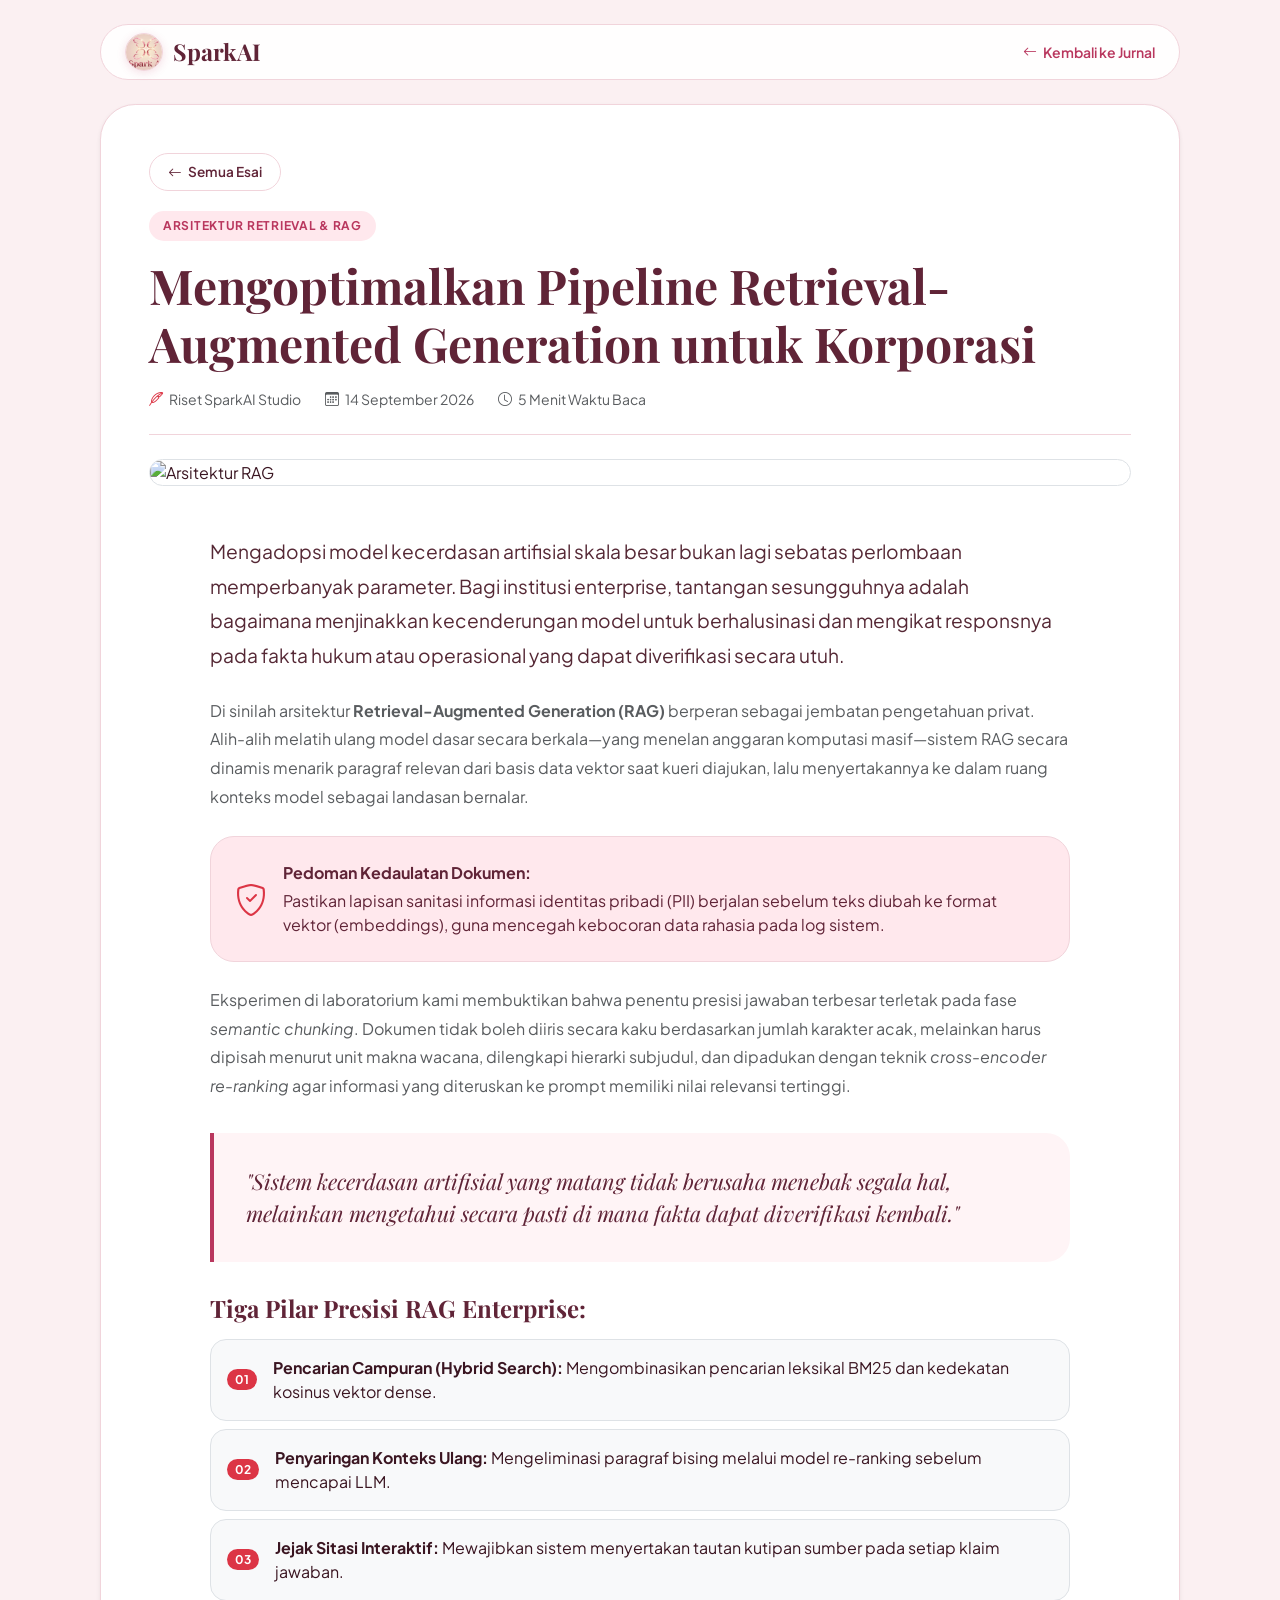
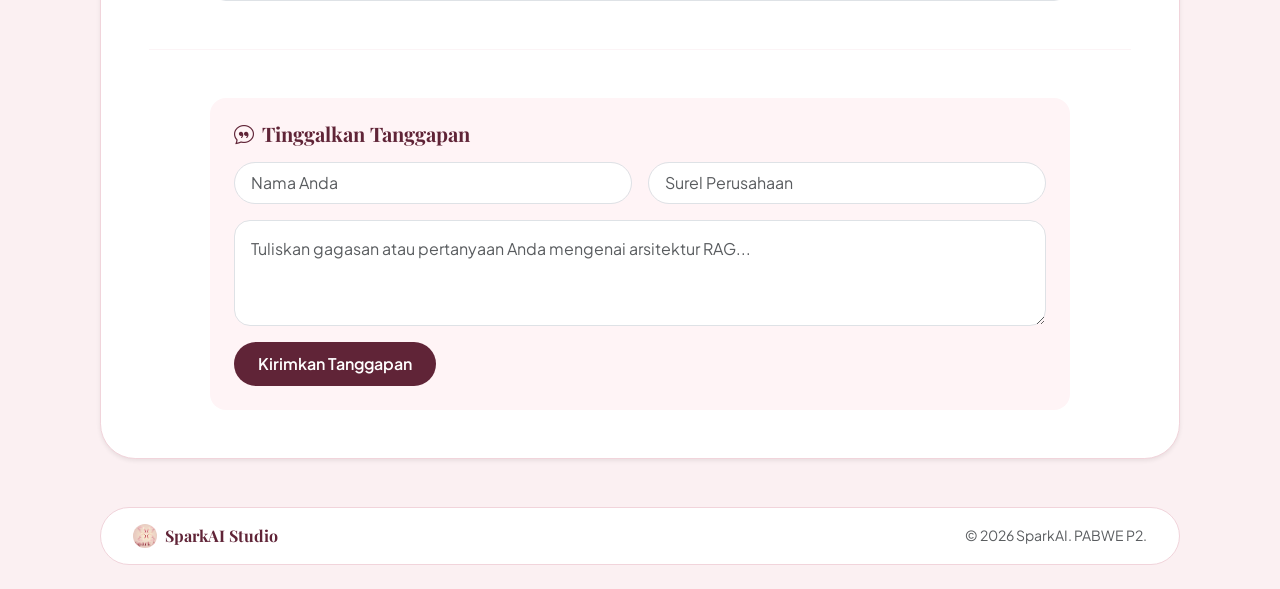
==== blog-detail.html @ 02bd4527 "first commit" ====
<!doctype html>
<html lang="id">
<head>
  <meta charset="UTF-8" />
  <meta name="viewport" content="width=device-width, initial-scale=1.0" />
  <title>Mengoptimalkan Pipeline RAG untuk Korporasi - SparkAI Journal</title>
  
  <!-- Favicon Logo SparkAI -->
  <link rel="icon" href="assets/img/logo.png" type="image/png" />

  <!-- Bootstrap 5 CSS CDN -->
  <link
    href="https://cdn.jsdelivr.net/npm/bootstrap@5.3.3/dist/css/bootstrap.min.css"
    rel="stylesheet"
  />
  <!-- Bootstrap Icons -->
  <link
    rel="stylesheet"
    href="https://cdn.jsdelivr.net/npm/bootstrap-icons@1.11.3/font/bootstrap-icons.min.css"
  />

  <!-- Google Fonts: Playfair Display & Plus Jakarta Sans -->
  <link rel="preconnect" href="https://fonts.googleapis.com" />
  <link rel="preconnect" href="https://fonts.gstatic.com" crossorigin />
  <link
    href="https://fonts.googleapis.com/css2?family=Playfair+Display:ital,wght@0,500;0,600;0,700;1,400;1,600&family=Plus+Jakarta+Sans:wght@400;500;600;700&display=swap"
    rel="stylesheet"
  />

  <style>
    :root {
      --deep-plum: #602437;
      --berry-rose: #8A2846;
      --raspberry: #B9375E;
      --soft-blush: #FFCAD4;
      --rose-pink: #E05780;

      --bg-page: #FBF0F2;
      --border-soft: #F1D4DB;
      --font-serif: "Playfair Display", Georgia, serif;
      --font-sans: "Plus Jakarta Sans", sans-serif;
    }

    body {
      background-color: var(--bg-page);
      color: #3A1521;
      font-family: var(--font-sans);
      padding: 24px 16px;
    }

    .page-canvas {
      max-width: 1080px;
      margin-inline: auto;
    }

    .font-serif {
      font-family: var(--font-serif);
    }

    .site-header-pill {
      background: rgba(255, 255, 255, 0.9);
      backdrop-filter: blur(14px);
      border: 1px solid var(--border-soft);
      border-radius: 50rem;
      padding: 8px 24px;
    }

    .brand-title {
      font-family: var(--font-serif);
      color: var(--deep-plum);
      font-size: 1.45rem;
      font-weight: 700;
      text-decoration: none;
      display: flex;
      align-items: center;
      gap: 10px;
    }

    .brand-logo-img {
      width: 38px;
      height: 38px;
      object-fit: cover;
      border-radius: 50%;
      border: 1.5px solid var(--border-soft);
      box-shadow: 0 2px 8px rgba(185, 55, 94, 0.15);
    }

    .bento-card {
      background-color: #ffffff;
      border: 1px solid var(--border-soft);
      border-radius: 2.2rem !important;
      overflow: hidden;
    }

    .bento-tag {
      font-size: 0.75rem;
      font-weight: 700;
      letter-spacing: 0.06em;
      text-transform: uppercase;
      padding: 6px 14px;
      border-radius: 50rem;
      background-color: #FFE8ED;
      color: var(--raspberry);
      display: inline-block;
    }

    .article-lead {
      font-size: 1.2rem;
      line-height: 1.8;
      color: #552835;
    }

    .article-blockquote {
      font-family: var(--font-serif);
      font-size: 1.35rem;
      font-style: italic;
      color: var(--deep-plum);
      background-color: #FFF4F6;
      border-left: 4px solid var(--raspberry);
      border-radius: 0 1.5rem 1.5rem 0;
      padding: 2rem;
      margin-block: 2rem;
    }

    .editorial-alert {
      background-color: #FFE8ED;
      border: 1px solid var(--border-soft);
      border-radius: 1.5rem;
      padding: 1.5rem;
      color: var(--deep-plum);
    }

    .btn-bento-primary {
      background-color: var(--deep-plum);
      color: #ffffff;
      border-radius: 50rem;
      padding: 10px 24px;
      font-weight: 600;
      border: none;
    }

    .btn-bento-primary:hover {
      background-color: var(--berry-rose);
      color: #ffffff;
    }

    .btn-back-pill {
      border: 1px solid var(--border-soft);
      background-color: white;
      border-radius: 50rem;
      padding: 8px 18px;
      color: var(--deep-plum);
      font-size: 0.85rem;
      font-weight: 600;
      text-decoration: none;
      display: inline-flex;
      align-items: center;
      gap: 6px;
      margin-bottom: 20px;
    }

    .btn-back-pill:hover {
      border-color: var(--raspberry);
      color: var(--raspberry);
    }

    .footer-pill {
      background: #ffffff;
      border: 1px solid var(--border-soft);
      border-radius: 50rem;
      padding: 16px 32px;
    }
  </style>
</head>
<body>
  <div class="page-canvas d-flex flex-column gap-4">

    <!-- NAVBAR PILL -->
    <header class="site-header-pill sticky-top">
      <nav class="navbar navbar-expand-md p-0">
        <a class="brand-title" href="index.html">
          <img src="assets/img/logo.png" alt="SparkAI Logo" class="brand-logo-img" />
          <span>SparkAI</span>
        </a>

        <div class="ms-auto d-flex align-items-center gap-3">
          <a href="blog.html" class="text-decoration-none fw-semibold small" style="color: var(--raspberry);">
            <i class="bi bi-arrow-left me-1"></i> Kembali ke Jurnal
          </a>
        </div>
      </nav>
    </header>

    <main>
      <article class="bento-card p-4 p-md-5 mb-4 shadow-sm">
        
        <!-- Header Artikel -->
        <div class="mb-4">
          <a href="blog.html" class="btn-back-pill">
            <i class="bi bi-arrow-left"></i> Semua Esai
          </a>
          <br />
          <span class="bento-tag mb-3">Arsitektur Retrieval &amp; RAG</span>
          
          <h1 class="font-serif display-5 fw-bold mb-3" style="color: var(--deep-plum); line-height: 1.2;">
            Mengoptimalkan Pipeline Retrieval-Augmented Generation untuk Korporasi
          </h1>

          <div class="d-flex flex-wrap gap-4 text-muted small pb-4 border-bottom" style="border-color: var(--border-soft) !important;">
            <span><i class="bi bi-feather me-1 text-danger"></i> Riset SparkAI Studio</span>
            <span><i class="bi bi-calendar3 me-1"></i> 14 September 2026</span>
            <span><i class="bi bi-clock me-1"></i> 5 Menit Waktu Baca</span>
          </div>
        </div>

        <!-- Cover Image Editorial -->
        <div class="rounded-4 overflow-hidden mb-5 border" style="border-color: var(--border-soft);">
          <img
            src="https://images.unsplash.com/photo-1677442136019-21780ecad995?w=1200&auto=format&fit=crop&q=80"
            class="img-fluid w-100"
            alt="Arsitektur RAG"
            style="max-height: 440px; object-fit: cover;"
          />
        </div>

        <!-- Isi Artikel (Minimal 3 Paragraf Bertema AI) -->
        <div class="article-content" style="max-width: 860px; margin-inline: auto;">
          <p class="article-lead mb-4">
            Mengadopsi model kecerdasan artifisial skala besar bukan lagi sebatas perlombaan memperbanyak parameter. Bagi institusi enterprise, tantangan sesungguhnya adalah bagaimana menjinakkan kecenderungan model untuk berhalusinasi dan mengikat responsnya pada fakta hukum atau operasional yang dapat diverifikasi secara utuh.
          </p>

          <p class="text-muted fs-6 mb-4" style="line-height: 1.8;">
            Di sinilah arsitektur <strong>Retrieval-Augmented Generation (RAG)</strong> berperan sebagai jembatan pengetahuan privat. Alih-alih melatih ulang model dasar secara berkala—yang menelan anggaran komputasi masif—sistem RAG secara dinamis menarik paragraf relevan dari basis data vektor saat kueri diajukan, lalu menyertakannya ke dalam ruang konteks model sebagai landasan bernalar.
          </p>

          <!-- Alert Khusus Tata Kelola Data -->
          <div class="editorial-alert my-4 d-flex gap-3 align-items-center">
            <i class="bi bi-shield-check fs-2 text-danger"></i>
            <div>
              <strong class="d-block mb-1">Pedoman Kedaulatan Dokumen:</strong>
              Pastikan lapisan sanitasi informasi identitas pribadi (PII) berjalan sebelum teks diubah ke format vektor (embeddings), guna mencegah kebocoran data rahasia pada log sistem.
            </div>
          </div>

          <p class="text-muted fs-6 mb-4" style="line-height: 1.8;">
            Eksperimen di laboratorium kami membuktikan bahwa penentu presisi jawaban terbesar terletak pada fase <em>semantic chunking</em>. Dokumen tidak boleh diiris secara kaku berdasarkan jumlah karakter acak, melainkan harus dipisah menurut unit makna wacana, dilengkapi hierarki subjudul, dan dipadukan dengan teknik <em>cross-encoder re-ranking</em> agar informasi yang diteruskan ke prompt memiliki nilai relevansi tertinggi.
          </p>

          <!-- Blockquote Cantik -->
          <blockquote class="article-blockquote">
            "Sistem kecerdasan artifisial yang matang tidak berusaha menebak segala hal, melainkan mengetahui secara pasti di mana fakta dapat diverifikasi kembali."
          </blockquote>

          <!-- Poin-poin Penting -->
          <h3 class="font-serif h4 fw-bold mt-4 mb-3" style="color: var(--deep-plum);">Tiga Pilar Presisi RAG Enterprise:</h3>
          <div class="d-flex flex-column gap-2 mb-4">
            <div class="p-3 rounded-4 bg-light border d-flex gap-3 align-items-center">
              <span class="badge rounded-pill bg-danger">01</span>
              <span><strong>Pencarian Campuran (Hybrid Search):</strong> Mengombinasikan pencarian leksikal BM25 dan kedekatan kosinus vektor dense.</span>
            </div>
            <div class="p-3 rounded-4 bg-light border d-flex gap-3 align-items-center">
              <span class="badge rounded-pill bg-danger">02</span>
              <span><strong>Penyaringan Konteks Ulang:</strong> Mengeliminasi paragraf bising melalui model re-ranking sebelum mencapai LLM.</span>
            </div>
            <div class="p-3 rounded-4 bg-light border d-flex gap-3 align-items-center">
              <span class="badge rounded-pill bg-danger">03</span>
              <span><strong>Jejak Sitasi Interaktif:</strong> Mewajibkan sistem menyertakan tautan kutipan sumber pada setiap klaim jawaban.</span>
            </div>
          </div>
        </div>

        <hr class="my-5" style="border-color: var(--border-soft);" />

        <!-- Form Komentar Bento -->
        <section class="p-4 rounded-4" style="background-color: #FFF4F6; max-width: 860px; margin-inline: auto;">
          <h3 class="font-serif h5 fw-bold mb-3" style="color: var(--deep-plum);">
            <i class="bi bi-chat-quote me-2"></i>Tinggalkan Tanggapan
          </h3>
          <form action="#" method="get">
            <div class="row g-3">
              <div class="col-md-6">
                <input type="text" class="form-control rounded-pill px-3 py-2 border-1 bg-white" placeholder="Nama Anda" required />
              </div>
              <div class="col-md-6">
                <input type="email" class="form-control rounded-pill px-3 py-2 border-1 bg-white" placeholder="Surel Perusahaan" required />
              </div>
              <div class="col-12">
                <textarea class="form-control rounded-4 p-3 border-1 bg-white" rows="3" placeholder="Tuliskan gagasan atau pertanyaan Anda mengenai arsitektur RAG..."></textarea>
              </div>
              <div class="col-12">
                <button type="submit" class="btn-bento-primary">Kirimkan Tanggapan</button>
              </div>
            </div>
          </form>
        </section>

      </article>
    </main>

    <!-- FOOTER PILL -->
    <footer class="footer-pill d-flex flex-wrap justify-content-between align-items-center gap-3">
      <div class="font-serif fw-bold d-flex align-items-center gap-2" style="color: var(--deep-plum);">
        <img src="assets/img/logo.png" alt="SparkAI" style="width: 24px; height: 24px; border-radius: 50%; object-fit: cover;" />
        SparkAI Studio
      </div>
      <small class="text-muted">&copy; 2026 SparkAI. PABWE P2.</small>
    </footer>

  </div>

  <script src="https://cdn.jsdelivr.net/npm/bootstrap@5.3.3/dist/js/bootstrap.bundle.min.js"></script>
</body>
</html>
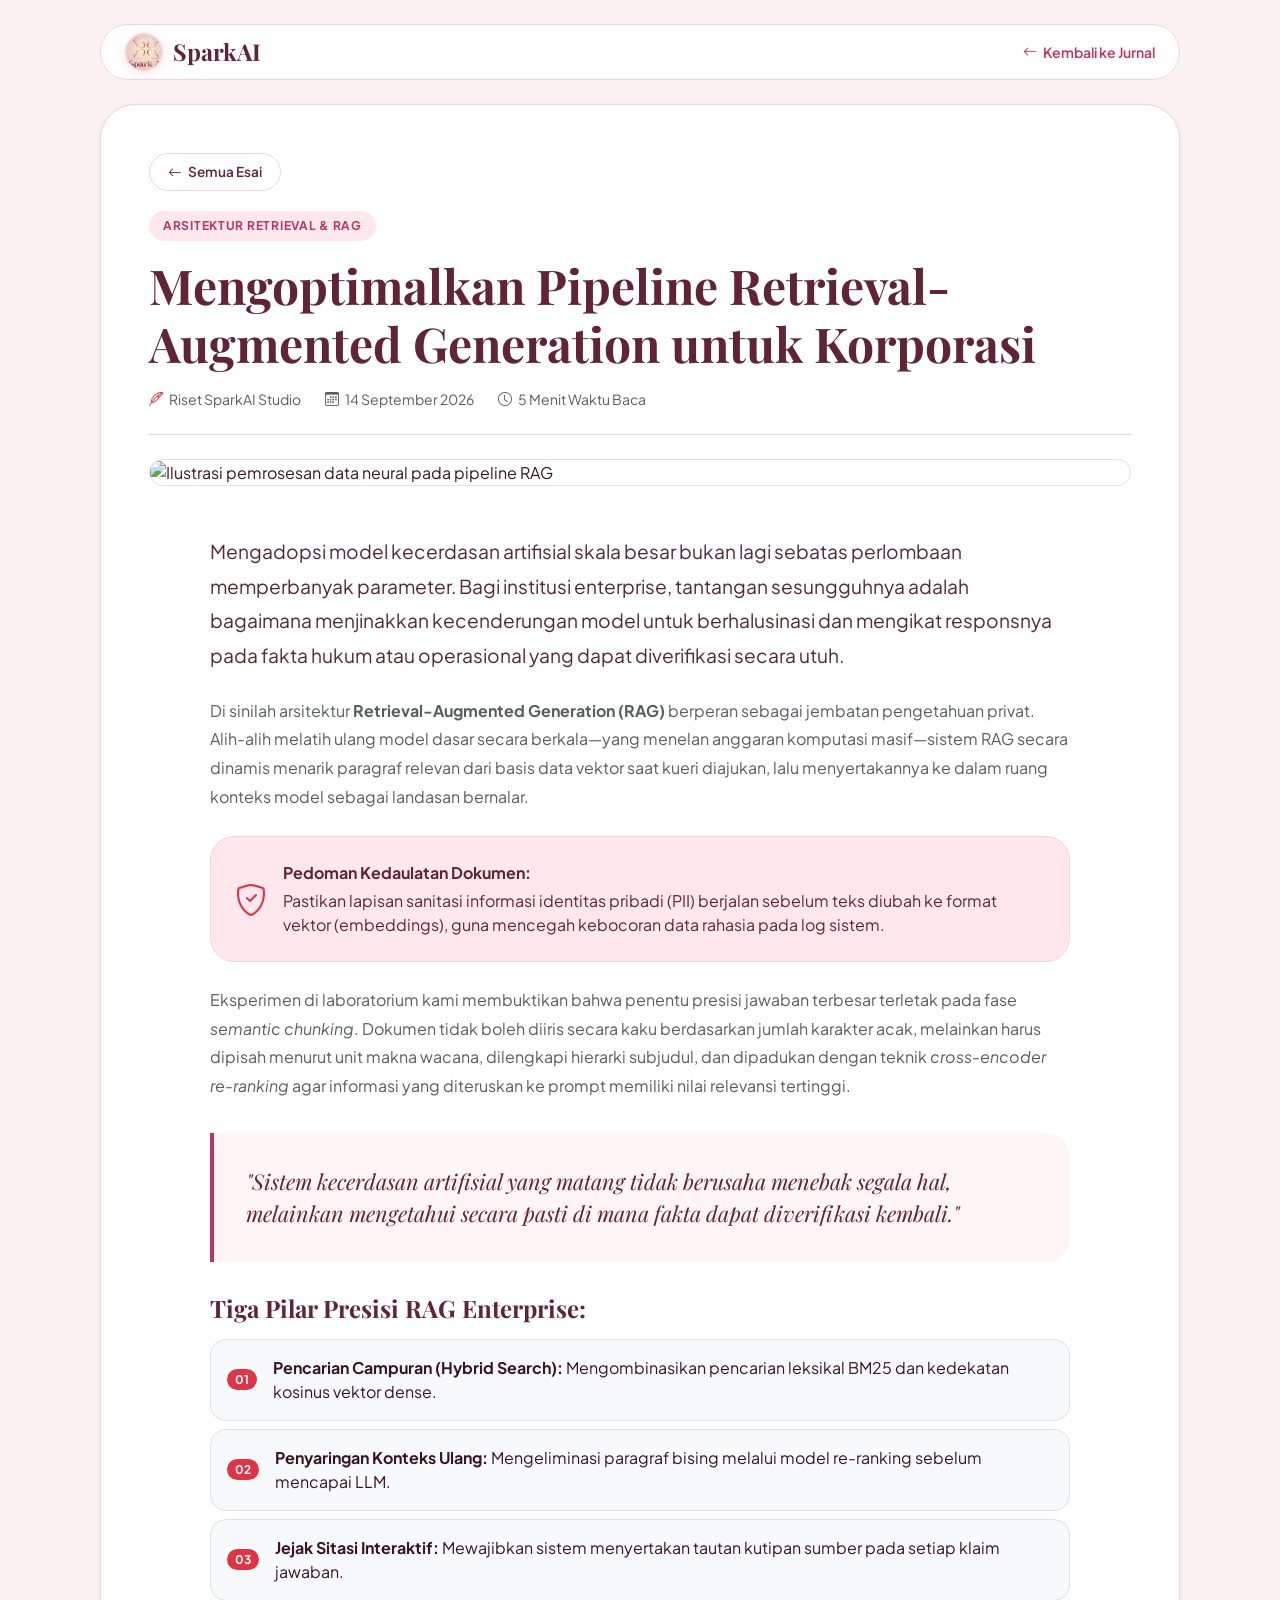
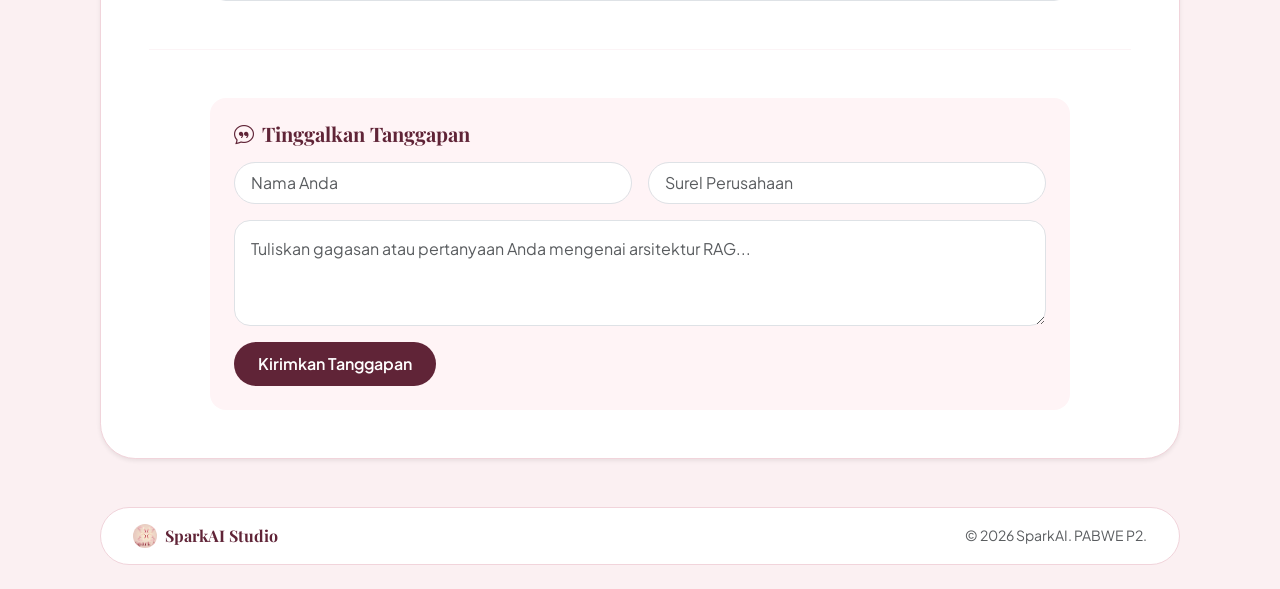
==== commit 3828e14e: "ya" ====
--- a/blog-detail.html
+++ b/blog-detail.html
@@ -5,7 +5,6 @@
   <meta name="viewport" content="width=device-width, initial-scale=1.0" />
   <title>Mengoptimalkan Pipeline RAG untuk Korporasi - SparkAI Journal</title>
   
-  <!-- Favicon Logo SparkAI -->
   <link rel="icon" href="assets/img/logo.png" type="image/png" />
 
   <!-- Bootstrap 5 CSS CDN -->
@@ -177,7 +176,7 @@
 
     <!-- NAVBAR PILL -->
     <header class="site-header-pill sticky-top">
-      <nav class="navbar navbar-expand-md p-0">
+      <nav class="navbar navbar-expand-md p-0" aria-label="Navigasi Header Detail Esai">
         <a class="brand-title" href="index.html">
           <img src="assets/img/logo.png" alt="SparkAI Logo" class="brand-logo-img" />
           <span>SparkAI</span>
@@ -185,31 +184,32 @@
 
         <div class="ms-auto d-flex align-items-center gap-3">
           <a href="blog.html" class="text-decoration-none fw-semibold small" style="color: var(--raspberry);">
-            <i class="bi bi-arrow-left me-1"></i> Kembali ke Jurnal
+            <i class="bi bi-arrow-left me-1" aria-hidden="true"></i> Kembali ke Jurnal
           </a>
         </div>
       </nav>
     </header>
 
-    <main>
-      <article class="bento-card p-4 p-md-5 mb-4 shadow-sm">
+    <!-- LANDMARK UTAMA: MAIN -->
+    <main id="main-content">
+      <article class="bento-card p-4 p-md-5 mb-4 shadow-sm" aria-labelledby="detail-title-id">
         
         <!-- Header Artikel -->
         <div class="mb-4">
           <a href="blog.html" class="btn-back-pill">
-            <i class="bi bi-arrow-left"></i> Semua Esai
+            <i class="bi bi-arrow-left" aria-hidden="true"></i> Semua Esai
           </a>
           <br />
           <span class="bento-tag mb-3">Arsitektur Retrieval &amp; RAG</span>
           
-          <h1 class="font-serif display-5 fw-bold mb-3" style="color: var(--deep-plum); line-height: 1.2;">
+          <h1 id="detail-title-id" class="font-serif display-5 fw-bold mb-3" style="color: var(--deep-plum); line-height: 1.2;">
             Mengoptimalkan Pipeline Retrieval-Augmented Generation untuk Korporasi
           </h1>
 
           <div class="d-flex flex-wrap gap-4 text-muted small pb-4 border-bottom" style="border-color: var(--border-soft) !important;">
-            <span><i class="bi bi-feather me-1 text-danger"></i> Riset SparkAI Studio</span>
-            <span><i class="bi bi-calendar3 me-1"></i> 14 September 2026</span>
-            <span><i class="bi bi-clock me-1"></i> 5 Menit Waktu Baca</span>
+            <span><i class="bi bi-feather me-1 text-danger" aria-hidden="true"></i> Riset SparkAI Studio</span>
+            <span><i class="bi bi-calendar3 me-1" aria-hidden="true"></i> 14 September 2026</span>
+            <span><i class="bi bi-clock me-1" aria-hidden="true"></i> 5 Menit Waktu Baca</span>
           </div>
         </div>
 
@@ -218,7 +218,7 @@
           <img
             src="https://images.unsplash.com/photo-1677442136019-21780ecad995?w=1200&auto=format&fit=crop&q=80"
             class="img-fluid w-100"
-            alt="Arsitektur RAG"
+            alt="Ilustrasi pemrosesan data neural pada pipeline RAG"
             style="max-height: 440px; object-fit: cover;"
           />
         </div>
@@ -234,8 +234,8 @@
           </p>
 
           <!-- Alert Khusus Tata Kelola Data -->
-          <div class="editorial-alert my-4 d-flex gap-3 align-items-center">
-            <i class="bi bi-shield-check fs-2 text-danger"></i>
+          <div class="editorial-alert my-4 d-flex gap-3 align-items-center" role="note">
+            <i class="bi bi-shield-check fs-2 text-danger" aria-hidden="true"></i>
             <div>
               <strong class="d-block mb-1">Pedoman Kedaulatan Dokumen:</strong>
               Pastikan lapisan sanitasi informasi identitas pribadi (PII) berjalan sebelum teks diubah ke format vektor (embeddings), guna mencegah kebocoran data rahasia pada log sistem.
@@ -251,19 +251,21 @@
             "Sistem kecerdasan artifisial yang matang tidak berusaha menebak segala hal, melainkan mengetahui secara pasti di mana fakta dapat diverifikasi kembali."
           </blockquote>
 
-          <!-- Poin-poin Penting -->
-          <h3 class="font-serif h4 fw-bold mt-4 mb-3" style="color: var(--deep-plum);">Tiga Pilar Presisi RAG Enterprise:</h3>
+          <!-- FIX HEADING ORDER: Diubah dari h3 ke h2 agar bertingkat runtut dari h1 -->
+          <h2 class="font-serif h4 fw-bold mt-4 mb-3" style="color: var(--deep-plum);">
+            Tiga Pilar Presisi RAG Enterprise:
+          </h2>
           <div class="d-flex flex-column gap-2 mb-4">
             <div class="p-3 rounded-4 bg-light border d-flex gap-3 align-items-center">
-              <span class="badge rounded-pill bg-danger">01</span>
+              <span class="badge rounded-pill bg-danger" aria-hidden="true">01</span>
               <span><strong>Pencarian Campuran (Hybrid Search):</strong> Mengombinasikan pencarian leksikal BM25 dan kedekatan kosinus vektor dense.</span>
             </div>
             <div class="p-3 rounded-4 bg-light border d-flex gap-3 align-items-center">
-              <span class="badge rounded-pill bg-danger">02</span>
+              <span class="badge rounded-pill bg-danger" aria-hidden="true">02</span>
               <span><strong>Penyaringan Konteks Ulang:</strong> Mengeliminasi paragraf bising melalui model re-ranking sebelum mencapai LLM.</span>
             </div>
             <div class="p-3 rounded-4 bg-light border d-flex gap-3 align-items-center">
-              <span class="badge rounded-pill bg-danger">03</span>
+              <span class="badge rounded-pill bg-danger" aria-hidden="true">03</span>
               <span><strong>Jejak Sitasi Interaktif:</strong> Mewajibkan sistem menyertakan tautan kutipan sumber pada setiap klaim jawaban.</span>
             </div>
           </div>
@@ -272,20 +274,23 @@
         <hr class="my-5" style="border-color: var(--border-soft);" />
 
         <!-- Form Komentar Bento -->
-        <section class="p-4 rounded-4" style="background-color: #FFF4F6; max-width: 860px; margin-inline: auto;">
-          <h3 class="font-serif h5 fw-bold mb-3" style="color: var(--deep-plum);">
-            <i class="bi bi-chat-quote me-2"></i>Tinggalkan Tanggapan
+        <section class="p-4 rounded-4" style="background-color: #FFF4F6; max-width: 860px; margin-inline: auto;" aria-labelledby="form-comment-heading">
+          <h3 id="form-comment-heading" class="font-serif h5 fw-bold mb-3" style="color: var(--deep-plum);">
+            <i class="bi bi-chat-quote me-2" aria-hidden="true"></i>Tinggalkan Tanggapan
           </h3>
           <form action="#" method="get">
             <div class="row g-3">
               <div class="col-md-6">
-                <input type="text" class="form-control rounded-pill px-3 py-2 border-1 bg-white" placeholder="Nama Anda" required />
+                <label for="comment-name" class="visually-hidden">Nama Anda</label>
+                <input id="comment-name" type="text" class="form-control rounded-pill px-3 py-2 border-1 bg-white" placeholder="Nama Anda" required />
               </div>
               <div class="col-md-6">
-                <input type="email" class="form-control rounded-pill px-3 py-2 border-1 bg-white" placeholder="Surel Perusahaan" required />
+                <label for="comment-email" class="visually-hidden">Surel Perusahaan</label>
+                <input id="comment-email" type="email" class="form-control rounded-pill px-3 py-2 border-1 bg-white" placeholder="Surel Perusahaan" required />
               </div>
               <div class="col-12">
-                <textarea class="form-control rounded-4 p-3 border-1 bg-white" rows="3" placeholder="Tuliskan gagasan atau pertanyaan Anda mengenai arsitektur RAG..."></textarea>
+                <label for="comment-body" class="visually-hidden">Teks Tanggapan</label>
+                <textarea id="comment-body" class="form-control rounded-4 p-3 border-1 bg-white" rows="3" placeholder="Tuliskan gagasan atau pertanyaan Anda mengenai arsitektur RAG..." required></textarea>
               </div>
               <div class="col-12">
                 <button type="submit" class="btn-bento-primary">Kirimkan Tanggapan</button>
@@ -300,7 +305,7 @@
     <!-- FOOTER PILL -->
     <footer class="footer-pill d-flex flex-wrap justify-content-between align-items-center gap-3">
       <div class="font-serif fw-bold d-flex align-items-center gap-2" style="color: var(--deep-plum);">
-        <img src="assets/img/logo.png" alt="SparkAI" style="width: 24px; height: 24px; border-radius: 50%; object-fit: cover;" />
+        <img src="assets/img/logo.png" alt="SparkAI Logo" style="width: 24px; height: 24px; border-radius: 50%; object-fit: cover;" />
         SparkAI Studio
       </div>
       <small class="text-muted">&copy; 2026 SparkAI. PABWE P2.</small>
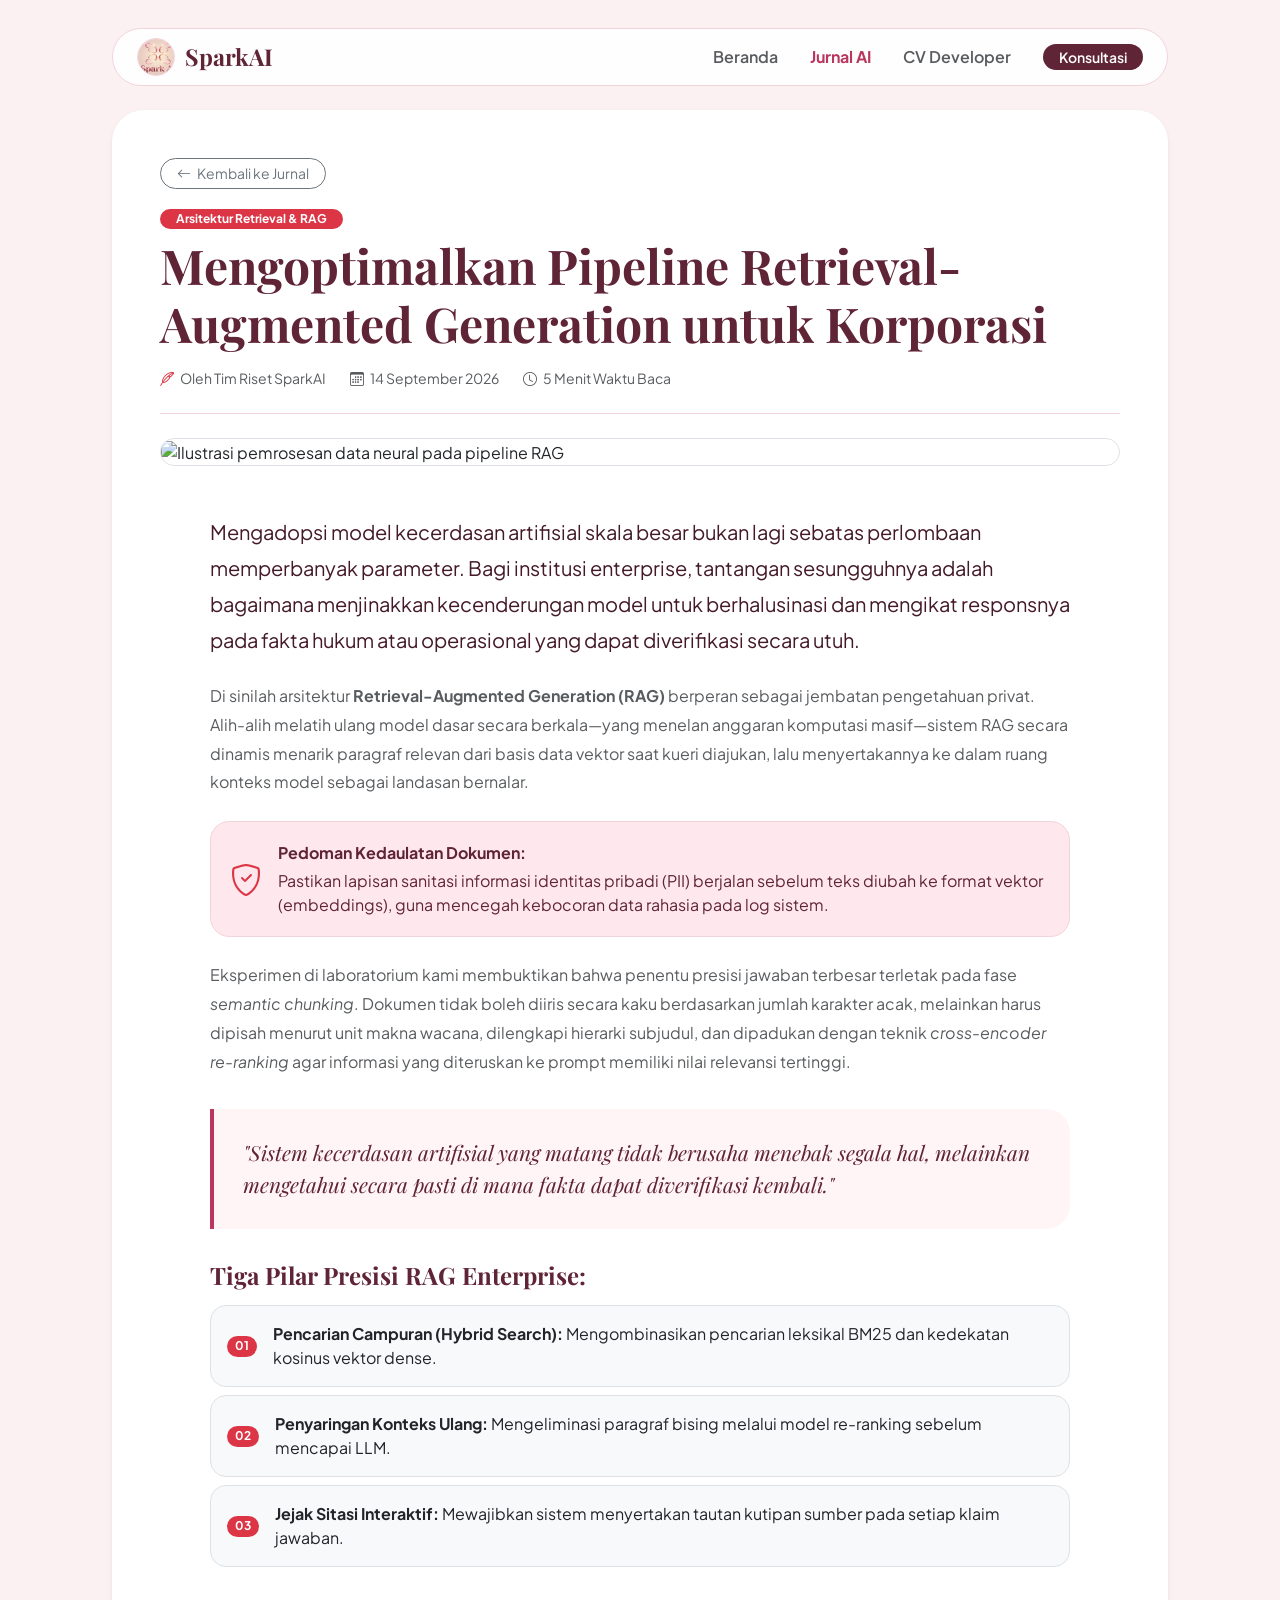
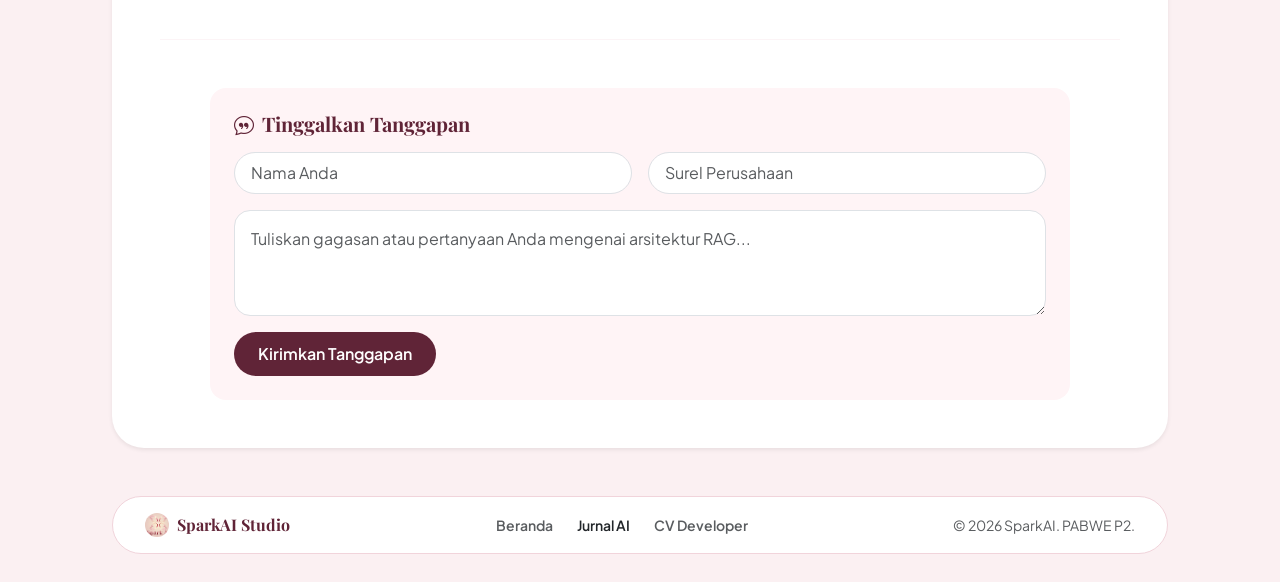
==== commit bf3b89d0: "oke" ====
--- a/blog-detail.html
+++ b/blog-detail.html
@@ -3,6 +3,7 @@
 <head>
   <meta charset="UTF-8" />
   <meta name="viewport" content="width=device-width, initial-scale=1.0" />
+  <meta name="description" content="Eksplorasi optimasi pipeline Retrieval-Augmented Generation untuk korporasi bersama SparkAI." />
   <title>Mengoptimalkan Pipeline RAG untuk Korporasi - SparkAI Journal</title>
   
   <link rel="icon" href="assets/img/logo.png" type="image/png" />
@@ -18,7 +19,7 @@
     href="https://cdn.jsdelivr.net/npm/bootstrap-icons@1.11.3/font/bootstrap-icons.min.css"
   />
 
-  <!-- Google Fonts: Playfair Display & Plus Jakarta Sans -->
+  <!-- Google Fonts -->
   <link rel="preconnect" href="https://fonts.googleapis.com" />
   <link rel="preconnect" href="https://fonts.gstatic.com" crossorigin />
   <link
@@ -44,12 +45,7 @@
       background-color: var(--bg-page);
       color: #3A1521;
       font-family: var(--font-sans);
-      padding: 24px 16px;
-    }
-
-    .page-canvas {
-      max-width: 1080px;
-      margin-inline: auto;
+      padding: 20px 16px;
     }
 
     .font-serif {
@@ -57,7 +53,7 @@
     }
 
     .site-header-pill {
-      background: rgba(255, 255, 255, 0.9);
+      background: rgba(255, 255, 255, 0.92);
       backdrop-filter: blur(14px);
       border: 1px solid var(--border-soft);
       border-radius: 50rem;
@@ -81,51 +77,25 @@
       object-fit: cover;
       border-radius: 50%;
       border: 1.5px solid var(--border-soft);
-      box-shadow: 0 2px 8px rgba(185, 55, 94, 0.15);
-    }
-
-    .bento-card {
-      background-color: #ffffff;
-      border: 1px solid var(--border-soft);
-      border-radius: 2.2rem !important;
-      overflow: hidden;
-    }
-
-    .bento-tag {
-      font-size: 0.75rem;
-      font-weight: 700;
-      letter-spacing: 0.06em;
-      text-transform: uppercase;
-      padding: 6px 14px;
-      border-radius: 50rem;
-      background-color: #FFE8ED;
-      color: var(--raspberry);
-      display: inline-block;
-    }
-
-    .article-lead {
-      font-size: 1.2rem;
-      line-height: 1.8;
-      color: #552835;
     }
 
     .article-blockquote {
       font-family: var(--font-serif);
-      font-size: 1.35rem;
+      font-size: 1.3rem;
       font-style: italic;
       color: var(--deep-plum);
       background-color: #FFF4F6;
       border-left: 4px solid var(--raspberry);
       border-radius: 0 1.5rem 1.5rem 0;
-      padding: 2rem;
+      padding: 1.8rem;
       margin-block: 2rem;
     }
 
     .editorial-alert {
       background-color: #FFE8ED;
       border: 1px solid var(--border-soft);
-      border-radius: 1.5rem;
-      padding: 1.5rem;
+      border-radius: 1.2rem;
+      padding: 1.2rem;
       color: var(--deep-plum);
     }
 
@@ -143,26 +113,6 @@
       color: #ffffff;
     }
 
-    .btn-back-pill {
-      border: 1px solid var(--border-soft);
-      background-color: white;
-      border-radius: 50rem;
-      padding: 8px 18px;
-      color: var(--deep-plum);
-      font-size: 0.85rem;
-      font-weight: 600;
-      text-decoration: none;
-      display: inline-flex;
-      align-items: center;
-      gap: 6px;
-      margin-bottom: 20px;
-    }
-
-    .btn-back-pill:hover {
-      border-color: var(--raspberry);
-      color: var(--raspberry);
-    }
-
     .footer-pill {
       background: #ffffff;
       border: 1px solid var(--border-soft);
@@ -172,9 +122,9 @@
   </style>
 </head>
 <body>
-  <div class="page-canvas d-flex flex-column gap-4">
-
-    <!-- NAVBAR PILL -->
+  <div class="container py-2 d-flex flex-column gap-4" style="max-width: 1080px;">
+
+    <!-- NAVBAR PILL LENGKAP -->
     <header class="site-header-pill sticky-top">
       <nav class="navbar navbar-expand-md p-0" aria-label="Navigasi Header Detail Esai">
         <a class="brand-title" href="index.html">
@@ -182,38 +132,60 @@
           <span>SparkAI</span>
         </a>
 
-        <div class="ms-auto d-flex align-items-center gap-3">
-          <a href="blog.html" class="text-decoration-none fw-semibold small" style="color: var(--raspberry);">
-            <i class="bi bi-arrow-left me-1" aria-hidden="true"></i> Kembali ke Jurnal
-          </a>
+        <button
+          class="navbar-toggler border-0 shadow-none"
+          type="button"
+          data-bs-toggle="collapse"
+          data-bs-target="#navDetail"
+          aria-expanded="false"
+          aria-label="Buka menu navigasi"
+        >
+          <i class="bi bi-list fs-3 text-dark"></i>
+        </button>
+
+        <div class="collapse navbar-collapse" id="navDetail">
+          <ul class="navbar-nav ms-auto align-items-center gap-3 mt-3 mt-md-0">
+            <li class="nav-item">
+              <a class="nav-link text-muted fw-semibold" href="index.html">Beranda</a>
+            </li>
+            <li class="nav-item">
+              <a class="nav-link fw-bold" style="color: var(--raspberry);" href="blog.html">Jurnal AI</a>
+            </li>
+            <li class="nav-item">
+              <a class="nav-link text-muted fw-semibold" href="cv.html">CV Developer</a>
+            </li>
+            <li class="nav-item ms-md-2">
+              <a class="btn-bento-primary text-decoration-none py-1 px-3 small" href="index.html#kontak">Konsultasi</a>
+            </li>
+          </ul>
         </div>
       </nav>
     </header>
 
-    <!-- LANDMARK UTAMA: MAIN -->
+    <!-- MAIN ARTICLE -->
     <main id="main-content">
-      <article class="bento-card p-4 p-md-5 mb-4 shadow-sm" aria-labelledby="detail-title-id">
+      <article class="card p-4 p-md-5 mb-4 border-0 shadow-sm" style="border-radius: 2rem; background: white;" aria-labelledby="detail-title-id">
         
         <!-- Header Artikel -->
         <div class="mb-4">
-          <a href="blog.html" class="btn-back-pill">
-            <i class="bi bi-arrow-left" aria-hidden="true"></i> Semua Esai
+          <a href="blog.html" class="btn btn-sm btn-outline-secondary rounded-pill px-3 mb-3">
+            <i class="bi bi-arrow-left me-1"></i> Kembali ke Jurnal
           </a>
           <br />
-          <span class="bento-tag mb-3">Arsitektur Retrieval &amp; RAG</span>
+          <span class="badge text-bg-danger rounded-pill px-3 py-1 mb-2">Arsitektur Retrieval &amp; RAG</span>
           
           <h1 id="detail-title-id" class="font-serif display-5 fw-bold mb-3" style="color: var(--deep-plum); line-height: 1.2;">
             Mengoptimalkan Pipeline Retrieval-Augmented Generation untuk Korporasi
           </h1>
 
           <div class="d-flex flex-wrap gap-4 text-muted small pb-4 border-bottom" style="border-color: var(--border-soft) !important;">
-            <span><i class="bi bi-feather me-1 text-danger" aria-hidden="true"></i> Riset SparkAI Studio</span>
-            <span><i class="bi bi-calendar3 me-1" aria-hidden="true"></i> 14 September 2026</span>
-            <span><i class="bi bi-clock me-1" aria-hidden="true"></i> 5 Menit Waktu Baca</span>
+            <span><i class="bi bi-feather me-1 text-danger"></i> Oleh Tim Riset SparkAI</span>
+            <span><i class="bi bi-calendar3 me-1"></i> 14 September 2026</span>
+            <span><i class="bi bi-clock me-1"></i> 5 Menit Waktu Baca</span>
           </div>
         </div>
 
-        <!-- Cover Image Editorial -->
+        <!-- Cover Image Penuh -->
         <div class="rounded-4 overflow-hidden mb-5 border" style="border-color: var(--border-soft);">
           <img
             src="https://images.unsplash.com/photo-1677442136019-21780ecad995?w=1200&auto=format&fit=crop&q=80"
@@ -223,9 +195,9 @@
           />
         </div>
 
-        <!-- Isi Artikel (Minimal 3 Paragraf Bertema AI) -->
+        <!-- Konten Artikel AI -->
         <div class="article-content" style="max-width: 860px; margin-inline: auto;">
-          <p class="article-lead mb-4">
+          <p class="fs-5 mb-4" style="line-height: 1.8; color: #441a27;">
             Mengadopsi model kecerdasan artifisial skala besar bukan lagi sebatas perlombaan memperbanyak parameter. Bagi institusi enterprise, tantangan sesungguhnya adalah bagaimana menjinakkan kecenderungan model untuk berhalusinasi dan mengikat responsnya pada fakta hukum atau operasional yang dapat diverifikasi secara utuh.
           </p>
 
@@ -246,12 +218,12 @@
             Eksperimen di laboratorium kami membuktikan bahwa penentu presisi jawaban terbesar terletak pada fase <em>semantic chunking</em>. Dokumen tidak boleh diiris secara kaku berdasarkan jumlah karakter acak, melainkan harus dipisah menurut unit makna wacana, dilengkapi hierarki subjudul, dan dipadukan dengan teknik <em>cross-encoder re-ranking</em> agar informasi yang diteruskan ke prompt memiliki nilai relevansi tertinggi.
           </p>
 
-          <!-- Blockquote Cantik -->
+          <!-- Blockquote -->
           <blockquote class="article-blockquote">
             "Sistem kecerdasan artifisial yang matang tidak berusaha menebak segala hal, melainkan mengetahui secara pasti di mana fakta dapat diverifikasi kembali."
           </blockquote>
 
-          <!-- FIX HEADING ORDER: Diubah dari h3 ke h2 agar bertingkat runtut dari h1 -->
+          <!-- Urutan Heading H2 -->
           <h2 class="font-serif h4 fw-bold mt-4 mb-3" style="color: var(--deep-plum);">
             Tiga Pilar Presisi RAG Enterprise:
           </h2>
@@ -302,12 +274,17 @@
       </article>
     </main>
 
-    <!-- FOOTER PILL -->
+    <!-- FOOTER PILL LENGKAP -->
     <footer class="footer-pill d-flex flex-wrap justify-content-between align-items-center gap-3">
       <div class="font-serif fw-bold d-flex align-items-center gap-2" style="color: var(--deep-plum);">
         <img src="assets/img/logo.png" alt="SparkAI Logo" style="width: 24px; height: 24px; border-radius: 50%; object-fit: cover;" />
         SparkAI Studio
       </div>
+      <nav aria-label="Navigasi Footer Detail" class="d-flex gap-4 small fw-semibold">
+        <a href="index.html" class="text-muted text-decoration-none">Beranda</a>
+        <a href="blog.html" class="text-dark text-decoration-none">Jurnal AI</a>
+        <a href="cv.html" class="text-muted text-decoration-none">CV Developer</a>
+      </nav>
       <small class="text-muted">&copy; 2026 SparkAI. PABWE P2.</small>
     </footer>
 
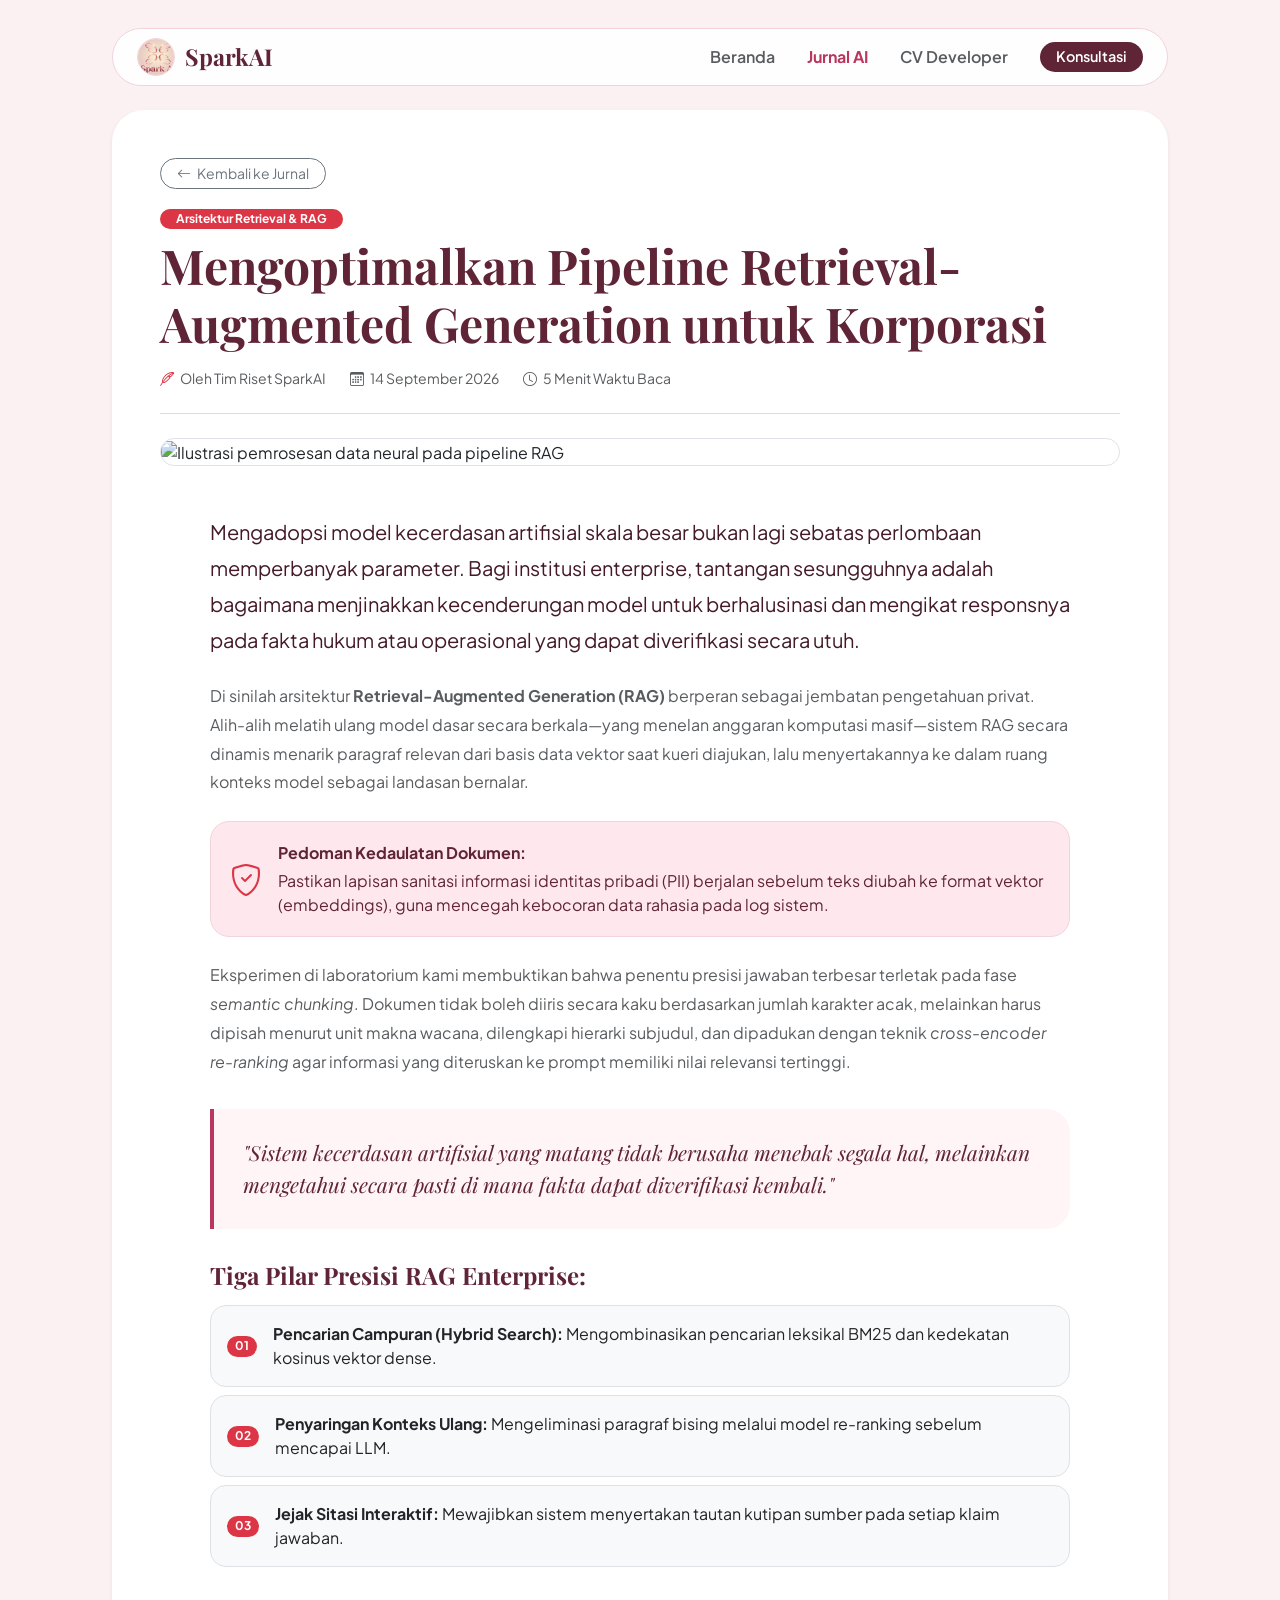
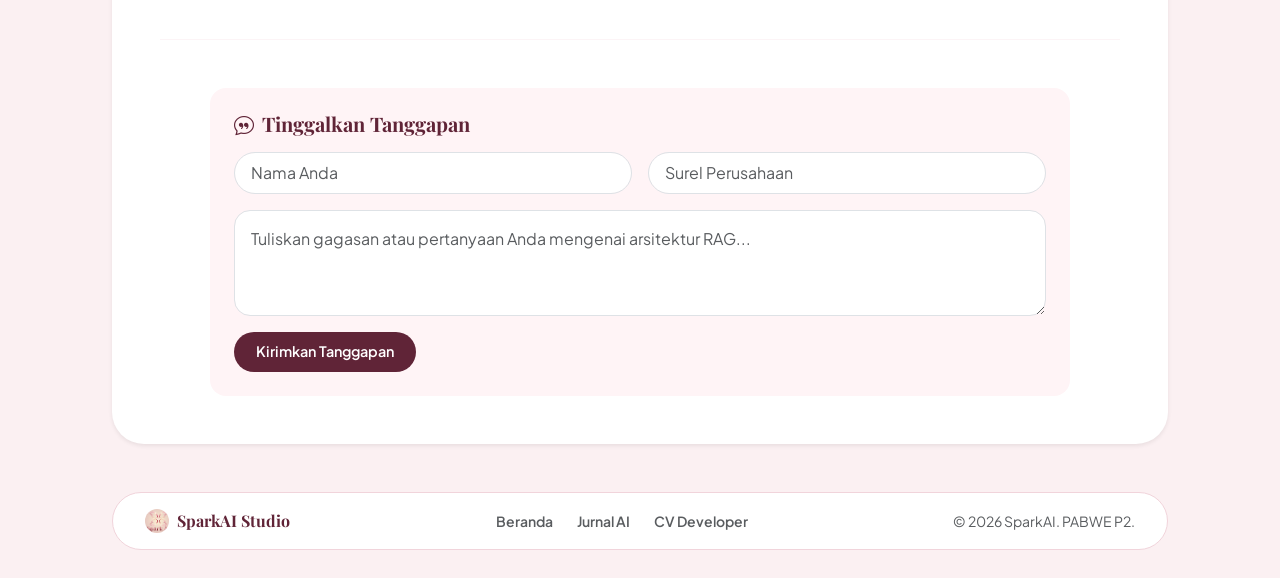
==== commit eb83261d: "yaya" ====
--- a/blog-detail.html
+++ b/blog-detail.html
@@ -4,6 +4,7 @@
   <meta charset="UTF-8" />
   <meta name="viewport" content="width=device-width, initial-scale=1.0" />
   <meta name="description" content="Eksplorasi optimasi pipeline Retrieval-Augmented Generation untuk korporasi bersama SparkAI." />
+  <meta name="theme-color" content="#602437" />
   <title>Mengoptimalkan Pipeline RAG untuk Korporasi - SparkAI Journal</title>
   
   <link rel="icon" href="assets/img/logo.png" type="image/png" />
@@ -27,99 +28,8 @@
     rel="stylesheet"
   />
 
-  <style>
-    :root {
-      --deep-plum: #602437;
-      --berry-rose: #8A2846;
-      --raspberry: #B9375E;
-      --soft-blush: #FFCAD4;
-      --rose-pink: #E05780;
-
-      --bg-page: #FBF0F2;
-      --border-soft: #F1D4DB;
-      --font-serif: "Playfair Display", Georgia, serif;
-      --font-sans: "Plus Jakarta Sans", sans-serif;
-    }
-
-    body {
-      background-color: var(--bg-page);
-      color: #3A1521;
-      font-family: var(--font-sans);
-      padding: 20px 16px;
-    }
-
-    .font-serif {
-      font-family: var(--font-serif);
-    }
-
-    .site-header-pill {
-      background: rgba(255, 255, 255, 0.92);
-      backdrop-filter: blur(14px);
-      border: 1px solid var(--border-soft);
-      border-radius: 50rem;
-      padding: 8px 24px;
-    }
-
-    .brand-title {
-      font-family: var(--font-serif);
-      color: var(--deep-plum);
-      font-size: 1.45rem;
-      font-weight: 700;
-      text-decoration: none;
-      display: flex;
-      align-items: center;
-      gap: 10px;
-    }
-
-    .brand-logo-img {
-      width: 38px;
-      height: 38px;
-      object-fit: cover;
-      border-radius: 50%;
-      border: 1.5px solid var(--border-soft);
-    }
-
-    .article-blockquote {
-      font-family: var(--font-serif);
-      font-size: 1.3rem;
-      font-style: italic;
-      color: var(--deep-plum);
-      background-color: #FFF4F6;
-      border-left: 4px solid var(--raspberry);
-      border-radius: 0 1.5rem 1.5rem 0;
-      padding: 1.8rem;
-      margin-block: 2rem;
-    }
-
-    .editorial-alert {
-      background-color: #FFE8ED;
-      border: 1px solid var(--border-soft);
-      border-radius: 1.2rem;
-      padding: 1.2rem;
-      color: var(--deep-plum);
-    }
-
-    .btn-bento-primary {
-      background-color: var(--deep-plum);
-      color: #ffffff;
-      border-radius: 50rem;
-      padding: 10px 24px;
-      font-weight: 600;
-      border: none;
-    }
-
-    .btn-bento-primary:hover {
-      background-color: var(--berry-rose);
-      color: #ffffff;
-    }
-
-    .footer-pill {
-      background: #ffffff;
-      border: 1px solid var(--border-soft);
-      border-radius: 50rem;
-      padding: 16px 32px;
-    }
-  </style>
+  <!-- Shared External Blog CSS (Bebas Duplikasi) -->
+  <link rel="stylesheet" href="assets/css/blog.css" />
 </head>
 <body>
   <div class="container py-2 d-flex flex-column gap-4" style="max-width: 1080px;">
@@ -128,7 +38,7 @@
     <header class="site-header-pill sticky-top">
       <nav class="navbar navbar-expand-md p-0" aria-label="Navigasi Header Detail Esai">
         <a class="brand-title" href="index.html">
-          <img src="assets/img/logo.png" alt="SparkAI Logo" class="brand-logo-img" />
+          <img src="assets/img/logo.png" alt="SparkAI Logo" class="brand-logo-img" width="38" height="38" />
           <span>SparkAI</span>
         </a>
 
@@ -155,7 +65,7 @@
               <a class="nav-link text-muted fw-semibold" href="cv.html">CV Developer</a>
             </li>
             <li class="nav-item ms-md-2">
-              <a class="btn-bento-primary text-decoration-none py-1 px-3 small" href="index.html#kontak">Konsultasi</a>
+              <a class="btn-bento-primary py-1 px-3 small" href="index.html#kontak">Konsultasi</a>
             </li>
           </ul>
         </div>
@@ -191,6 +101,8 @@
             src="https://images.unsplash.com/photo-1677442136019-21780ecad995?w=1200&auto=format&fit=crop&q=80"
             class="img-fluid w-100"
             alt="Ilustrasi pemrosesan data neural pada pipeline RAG"
+            width="1200"
+            height="440"
             style="max-height: 440px; object-fit: cover;"
           />
         </div>
@@ -205,7 +117,6 @@
             Di sinilah arsitektur <strong>Retrieval-Augmented Generation (RAG)</strong> berperan sebagai jembatan pengetahuan privat. Alih-alih melatih ulang model dasar secara berkala—yang menelan anggaran komputasi masif—sistem RAG secara dinamis menarik paragraf relevan dari basis data vektor saat kueri diajukan, lalu menyertakannya ke dalam ruang konteks model sebagai landasan bernalar.
           </p>
 
-          <!-- Alert Khusus Tata Kelola Data -->
           <div class="editorial-alert my-4 d-flex gap-3 align-items-center" role="note">
             <i class="bi bi-shield-check fs-2 text-danger" aria-hidden="true"></i>
             <div>
@@ -218,12 +129,10 @@
             Eksperimen di laboratorium kami membuktikan bahwa penentu presisi jawaban terbesar terletak pada fase <em>semantic chunking</em>. Dokumen tidak boleh diiris secara kaku berdasarkan jumlah karakter acak, melainkan harus dipisah menurut unit makna wacana, dilengkapi hierarki subjudul, dan dipadukan dengan teknik <em>cross-encoder re-ranking</em> agar informasi yang diteruskan ke prompt memiliki nilai relevansi tertinggi.
           </p>
 
-          <!-- Blockquote -->
           <blockquote class="article-blockquote">
             "Sistem kecerdasan artifisial yang matang tidak berusaha menebak segala hal, melainkan mengetahui secara pasti di mana fakta dapat diverifikasi kembali."
           </blockquote>
 
-          <!-- Urutan Heading H2 -->
           <h2 class="font-serif h4 fw-bold mt-4 mb-3" style="color: var(--deep-plum);">
             Tiga Pilar Presisi RAG Enterprise:
           </h2>
@@ -274,15 +183,15 @@
       </article>
     </main>
 
-    <!-- FOOTER PILL LENGKAP -->
+    <!-- FOOTER NAVIGASI LENGKAP KE INDEX, BLOG, & CV -->
     <footer class="footer-pill d-flex flex-wrap justify-content-between align-items-center gap-3">
       <div class="font-serif fw-bold d-flex align-items-center gap-2" style="color: var(--deep-plum);">
-        <img src="assets/img/logo.png" alt="SparkAI Logo" style="width: 24px; height: 24px; border-radius: 50%; object-fit: cover;" />
+        <img src="assets/img/logo.png" alt="SparkAI Logo" style="width: 24px; height: 24px; border-radius: 50%; object-fit: cover;" width="24" height="24" />
         SparkAI Studio
       </div>
       <nav aria-label="Navigasi Footer Detail" class="d-flex gap-4 small fw-semibold">
         <a href="index.html" class="text-muted text-decoration-none">Beranda</a>
-        <a href="blog.html" class="text-dark text-decoration-none">Jurnal AI</a>
+        <a href="blog.html" class="text-muted text-decoration-none">Jurnal AI</a>
         <a href="cv.html" class="text-muted text-decoration-none">CV Developer</a>
       </nav>
       <small class="text-muted">&copy; 2026 SparkAI. PABWE P2.</small>
--- a/assets/css/blog.css
+++ b/assets/css/blog.css
@@ -0,0 +1,118 @@
+/* ==========================================================================
+   SPARKAI BLOG & JOURNAL - SHARED BOOTSTRAP STYLESHEET
+   Mencegah duplikasi style inline / in-page antara blog.html & blog-detail.html
+   ========================================================================== */
+
+:root {
+  --deep-plum: #602437;
+  --berry-rose: #8A2846;
+  --raspberry: #B9375E;
+  --soft-blush: #FFCAD4;
+  --rose-pink: #E05780;
+
+  --bg-page: #FBF0F2;
+  --border-soft: #F1D4DB;
+  --font-serif: "Playfair Display", Georgia, serif;
+  --font-sans: "Plus Jakarta Sans", sans-serif;
+}
+
+body {
+  background-color: var(--bg-page);
+  color: #3A1521;
+  font-family: var(--font-sans);
+  padding: 20px 16px;
+}
+
+.font-serif {
+  font-family: var(--font-serif);
+}
+
+.site-header-pill {
+  background: rgba(255, 255, 255, 0.92);
+  backdrop-filter: blur(14px);
+  border: 1px solid var(--border-soft);
+  border-radius: 50rem;
+  padding: 8px 24px;
+}
+
+.brand-title {
+  font-family: var(--font-serif);
+  color: var(--deep-plum);
+  font-size: 1.45rem;
+  font-weight: 700;
+  text-decoration: none;
+  display: flex;
+  align-items: center;
+  gap: 10px;
+}
+
+.brand-logo-img {
+  width: 38px;
+  height: 38px;
+  object-fit: cover;
+  border-radius: 50%;
+  border: 1.5px solid var(--border-soft);
+}
+
+.card-blog-bento {
+  background-color: #ffffff;
+  border: 1px solid var(--border-soft);
+  border-radius: 1.8rem;
+  overflow: hidden;
+  transition: transform 0.25s ease, box-shadow 0.25s ease;
+}
+
+.card-blog-bento:hover {
+  transform: translateY(-4px);
+  box-shadow: 0 16px 30px rgba(96, 36, 55, 0.09);
+}
+
+.card-blog-bento .card-img-top {
+  height: 220px;
+  object-fit: cover;
+}
+
+.btn-bento-primary {
+  background-color: var(--deep-plum);
+  color: #ffffff;
+  border-radius: 50rem;
+  padding: 9px 22px;
+  font-size: 0.9rem;
+  font-weight: 600;
+  border: none;
+  text-decoration: none;
+  display: inline-flex;
+  align-items: center;
+}
+
+.btn-bento-primary:hover {
+  background-color: var(--berry-rose);
+  color: #ffffff;
+}
+
+.article-blockquote {
+  font-family: var(--font-serif);
+  font-size: 1.3rem;
+  font-style: italic;
+  color: var(--deep-plum);
+  background-color: #FFF4F6;
+  border-left: 4px solid var(--raspberry);
+  border-radius: 0 1.5rem 1.5rem 0;
+  padding: 1.8rem;
+  margin-block: 2rem;
+}
+
+.editorial-alert {
+  background-color: #FFE8ED;
+  border: 1px solid var(--border-soft);
+  border-radius: 1.2rem;
+  padding: 1.2rem;
+  color: var(--deep-plum);
+}
+
+.footer-pill {
+  background: #ffffff;
+  border: 1px solid var(--border-soft);
+  border-radius: 50rem;
+  padding: 16px 32px;
+} 
